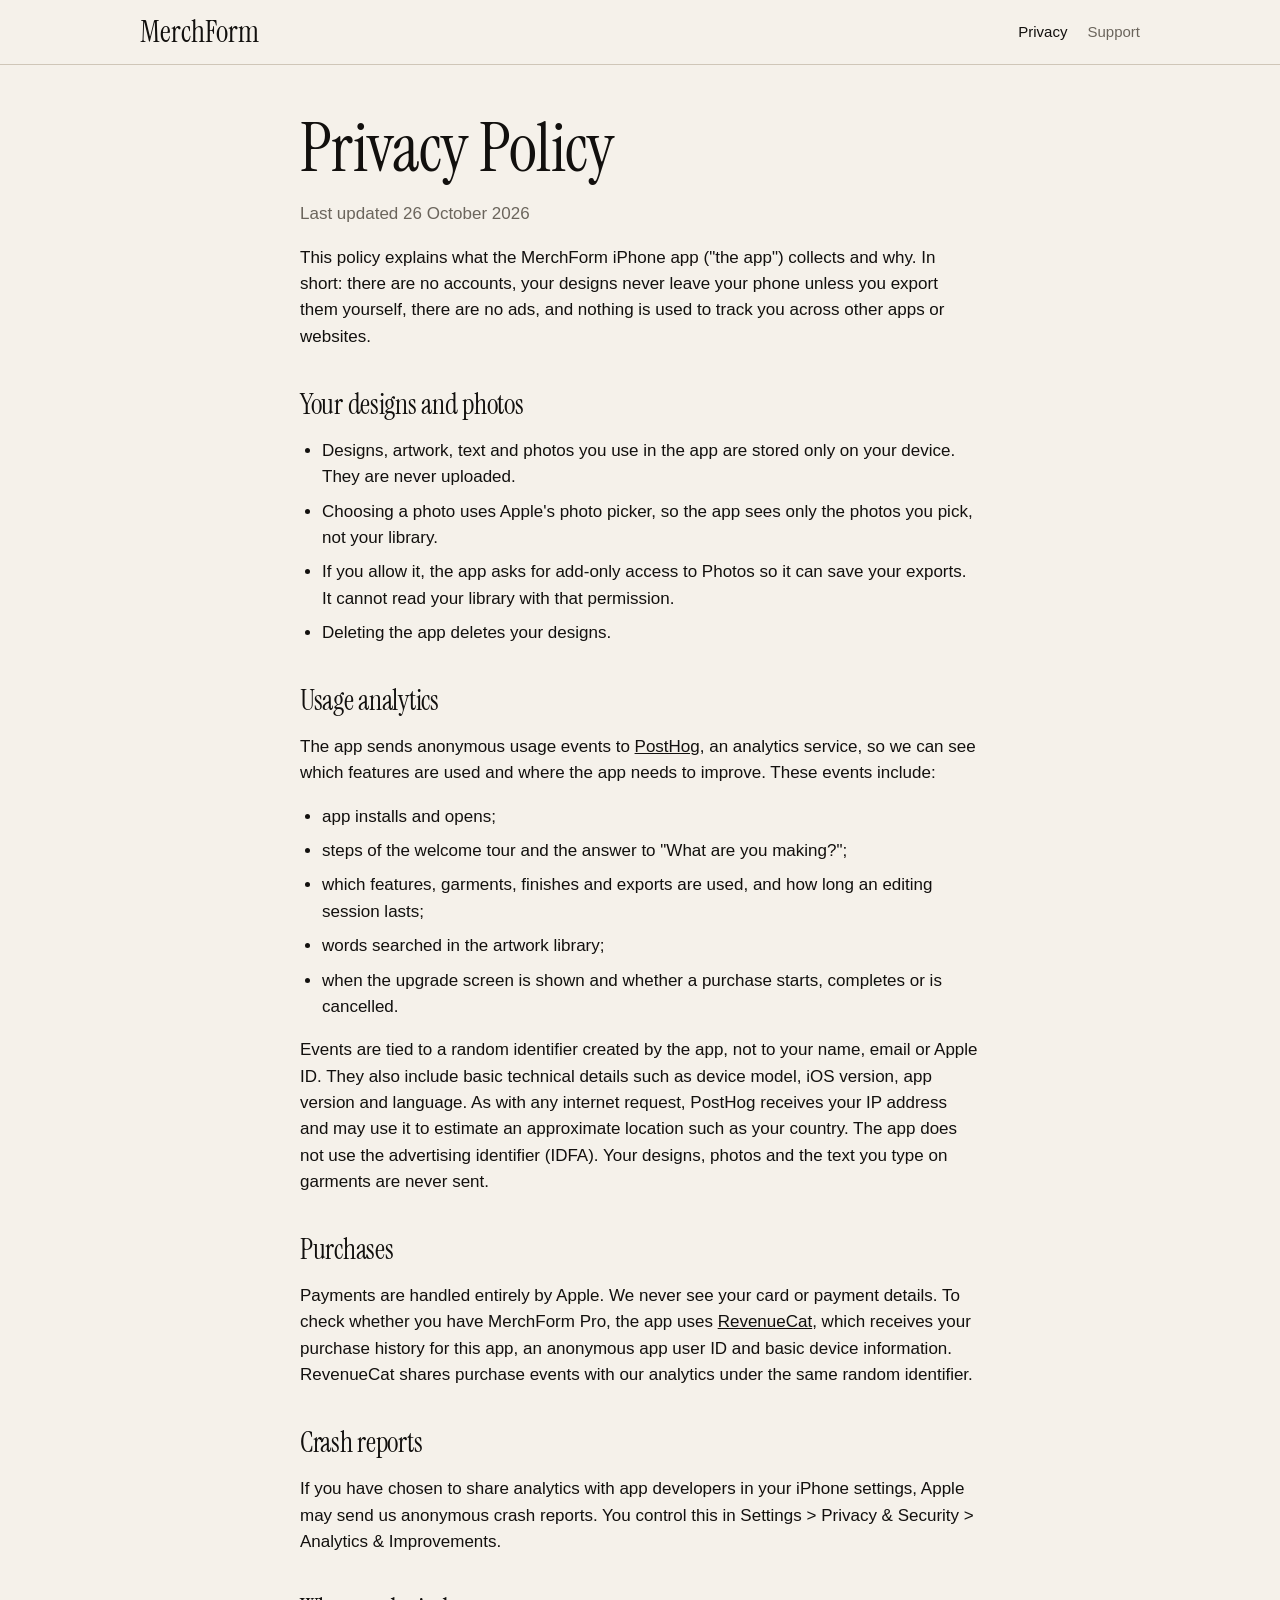
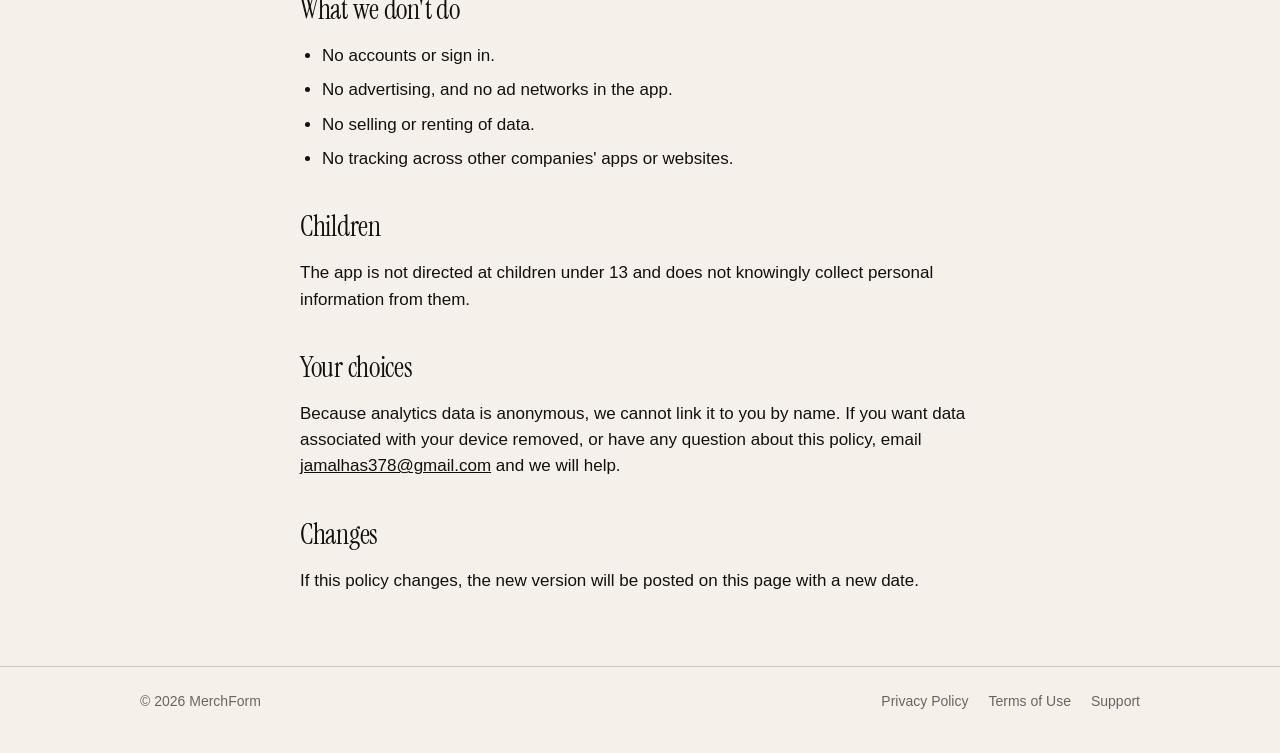
==== privacy.html @ 7623c3c2 "MerchForm site: landing page, privacy policy, support Co-Authored-By: Claude Opus 5.5 <noreply@anthr" ====
<!DOCTYPE html>
<html lang="en">
<head>
  <meta charset="utf-8">
  <meta name="viewport" content="width=device-width, initial-scale=1">
  <title>Privacy Policy: MerchForm</title>
  <meta name="description" content="How the MerchForm app handles your data.">
  <meta name="color-scheme" content="light dark">
  <link rel="preconnect" href="https://fonts.googleapis.com">
  <link rel="preconnect" href="https://fonts.gstatic.com" crossorigin>
  <link href="https://fonts.googleapis.com/css2?family=Instrument+Serif&display=swap" rel="stylesheet">
  <link rel="stylesheet" href="/styles.css">
</head>
<body>
  <header class="site-header">
    <div class="wrap">
      <a class="brand" href="/">MerchForm</a>
      <nav>
        <a href="/privacy" aria-current="page">Privacy</a>
        <a href="/support">Support</a>
      </nav>
    </div>
  </header>

  <main class="wrap doc">
    <h1>Privacy Policy</h1>
    <p class="muted">Last updated 26 October 2026</p>

    <p>This policy explains what the MerchForm iPhone app ("the app") collects and why. In short: there are no accounts, your designs never leave your phone unless you export them yourself, there are no ads, and nothing is used to track you across other apps or websites.</p>

    <h2>Your designs and photos</h2>
    <ul>
      <li>Designs, artwork, text and photos you use in the app are stored only on your device. They are never uploaded.</li>
      <li>Choosing a photo uses Apple's photo picker, so the app sees only the photos you pick, not your library.</li>
      <li>If you allow it, the app asks for add-only access to Photos so it can save your exports. It cannot read your library with that permission.</li>
      <li>Deleting the app deletes your designs.</li>
    </ul>

    <h2>Usage analytics</h2>
    <p>The app sends anonymous usage events to <a href="https://posthog.com/privacy">PostHog</a>, an analytics service, so we can see which features are used and where the app needs to improve. These events include:</p>
    <ul>
      <li>app installs and opens;</li>
      <li>steps of the welcome tour and the answer to "What are you making?";</li>
      <li>which features, garments, finishes and exports are used, and how long an editing session lasts;</li>
      <li>words searched in the artwork library;</li>
      <li>when the upgrade screen is shown and whether a purchase starts, completes or is cancelled.</li>
    </ul>
    <p>Events are tied to a random identifier created by the app, not to your name, email or Apple ID. They also include basic technical details such as device model, iOS version, app version and language. As with any internet request, PostHog receives your IP address and may use it to estimate an approximate location such as your country. The app does not use the advertising identifier (IDFA). Your designs, photos and the text you type on garments are never sent.</p>

    <h2>Purchases</h2>
    <p>Payments are handled entirely by Apple. We never see your card or payment details. To check whether you have MerchForm Pro, the app uses <a href="https://www.revenuecat.com/privacy">RevenueCat</a>, which receives your purchase history for this app, an anonymous app user ID and basic device information. RevenueCat shares purchase events with our analytics under the same random identifier.</p>

    <h2>Crash reports</h2>
    <p>If you have chosen to share analytics with app developers in your iPhone settings, Apple may send us anonymous crash reports. You control this in Settings &gt; Privacy &amp; Security &gt; Analytics &amp; Improvements.</p>

    <h2>What we don't do</h2>
    <ul>
      <li>No accounts or sign in.</li>
      <li>No advertising, and no ad networks in the app.</li>
      <li>No selling or renting of data.</li>
      <li>No tracking across other companies' apps or websites.</li>
    </ul>

    <h2>Children</h2>
    <p>The app is not directed at children under 13 and does not knowingly collect personal information from them.</p>

    <h2>Your choices</h2>
    <p>Because analytics data is anonymous, we cannot link it to you by name. If you want data associated with your device removed, or have any question about this policy, email <a href="mailto:jamalhas378@gmail.com">jamalhas378@gmail.com</a> and we will help.</p>

    <h2>Changes</h2>
    <p>If this policy changes, the new version will be posted on this page with a new date.</p>
  </main>

  <footer class="site-footer">
    <div class="wrap">
      <span>&copy; 2026 MerchForm</span>
      <nav>
        <a href="/privacy">Privacy Policy</a>
        <a href="https://www.apple.com/legal/internet-services/itunes/dev/stdeula/">Terms of Use</a>
        <a href="/support">Support</a>
      </nav>
    </div>
  </footer>
</body>
</html>
---- styles.css ----
/* MerchForm site. Tokens match the app's MFColor. Ember is a fill, never text. */
:root {
  --canvas: #F5F1EA;
  --surface: #E8E1D5;
  --hairline: #CFC6B8;
  --text: #12100E;
  --text-2: #6B655C;
  --ember: #FF5A1F;
  --ink: #12100E;
  --display: "Instrument Serif", Georgia, serif;
  --ui: -apple-system, BlinkMacSystemFont, "SF Pro Text", "Segoe UI", Roboto, sans-serif;
}
@media (prefers-color-scheme: dark) {
  :root {
    --canvas: #1C1A17;
    --surface: #2A2724;
    --hairline: #3A352F;
    --text: #F5F1EA;
    --text-2: #9A9288;
  }
}

* { box-sizing: border-box; }
html { -webkit-text-size-adjust: 100%; }
body {
  margin: 0;
  background: var(--canvas);
  color: var(--text);
  font: 17px/1.55 var(--ui);
}
img { max-width: 100%; display: block; }
a { color: inherit; }

.wrap { max-width: 1040px; margin: 0 auto; padding: 0 20px; }

/* Header and footer, the same on every page */
.site-header { border-bottom: 1px solid var(--hairline); }
.site-header .wrap {
  display: flex; align-items: center; justify-content: space-between;
  gap: 16px; min-height: 64px; flex-wrap: wrap;
}
.brand { font: 30px/1 var(--display); text-decoration: none; }
.site-header nav { display: flex; gap: 20px; font-size: 15px; }
.site-header nav a, .site-footer a { text-decoration: none; color: var(--text-2); }
.site-header nav a:hover, .site-footer a:hover { color: var(--text); }
.site-header nav a[aria-current] { color: var(--text); }

.site-footer { border-top: 1px solid var(--hairline); margin-top: 72px; }
.site-footer .wrap {
  display: flex; flex-wrap: wrap; justify-content: space-between;
  gap: 12px; padding-top: 24px; padding-bottom: 40px;
  font-size: 14px; color: var(--text-2);
}
.site-footer nav { display: flex; flex-wrap: wrap; gap: 20px; }

/* Type */
h1, h2 { font-family: var(--display); font-weight: 400; letter-spacing: -0.01em; }
h1 { font-size: 48px; line-height: 1.05; margin: 0 0 16px; }
h2 { font-size: 34px; line-height: 1.1; margin: 0 0 12px; }
h3 { font-size: 18px; margin: 0 0 6px; }
.lede { font-size: 19px; color: var(--text-2); max-width: 34em; margin: 0 0 28px; }
.muted { color: var(--text-2); }

/* Hero */
.hero { padding: 48px 0 24px; display: grid; gap: 40px; align-items: center; }
.hero .shot { max-width: 300px; margin: 0 auto; }

/* App Store button: Ember fill, Ink text */
.store-button {
  display: inline-flex; align-items: center; gap: 10px;
  background: var(--ember); color: var(--ink);
  font-weight: 600; font-size: 17px; text-decoration: none;
  padding: 14px 24px; border-radius: 999px;
}
.store-button svg { width: 20px; height: 20px; fill: currentColor; }
.store-note { font-size: 14px; color: var(--text-2); margin-top: 12px; }

/* Phone screenshots */
.shot {
  border-radius: 28px; overflow: hidden;
  border: 1px solid var(--hairline);
  box-shadow: 0 12px 40px rgba(18, 16, 14, 0.12);
}

/* Features */
.section { padding: 56px 0 0; }
.features { display: grid; gap: 16px; margin-top: 28px; }
.feature {
  background: var(--surface); border-radius: 18px; padding: 22px;
}
.feature p { margin: 0; color: var(--text-2); font-size: 16px; }

/* Screenshot strip: scrolls sideways on a phone, sits in a row on wider screens */
.gallery {
  display: grid; grid-auto-flow: column; grid-auto-columns: 62%;
  gap: 16px; overflow-x: auto; scroll-snap-type: x mandatory;
  padding: 8px 20px 24px; margin: 28px -20px 0;
}
.gallery figure { margin: 0; scroll-snap-align: center; }
.gallery figcaption { font-size: 14px; color: var(--text-2); margin-top: 10px; text-align: center; }

.cta { text-align: center; padding-top: 64px; }

/* Long-form pages */
.doc { max-width: 720px; padding-top: 48px; }
.doc h2 { font-size: 28px; margin-top: 40px; }
.doc ul { padding-left: 22px; }
.doc li { margin-bottom: 8px; }
.faq details {
  border-bottom: 1px solid var(--hairline); padding: 16px 0;
}
.faq summary { cursor: pointer; font-weight: 600; }
.faq p { margin: 10px 0 0; color: var(--text-2); }
.contact-card {
  background: var(--surface); border-radius: 18px; padding: 24px; margin: 24px 0 8px;
}
.contact-card a { font-size: 20px; font-weight: 600; }

@media (min-width: 760px) {
  h1 { font-size: 68px; }
  h2 { font-size: 42px; }
  .hero { grid-template-columns: 1.2fr 1fr; padding-top: 72px; }
  .features { grid-template-columns: repeat(3, 1fr); }
  .gallery { grid-auto-flow: row; grid-template-columns: repeat(4, 1fr); overflow: visible; margin: 28px 0 0; padding: 8px 0 0; }
}
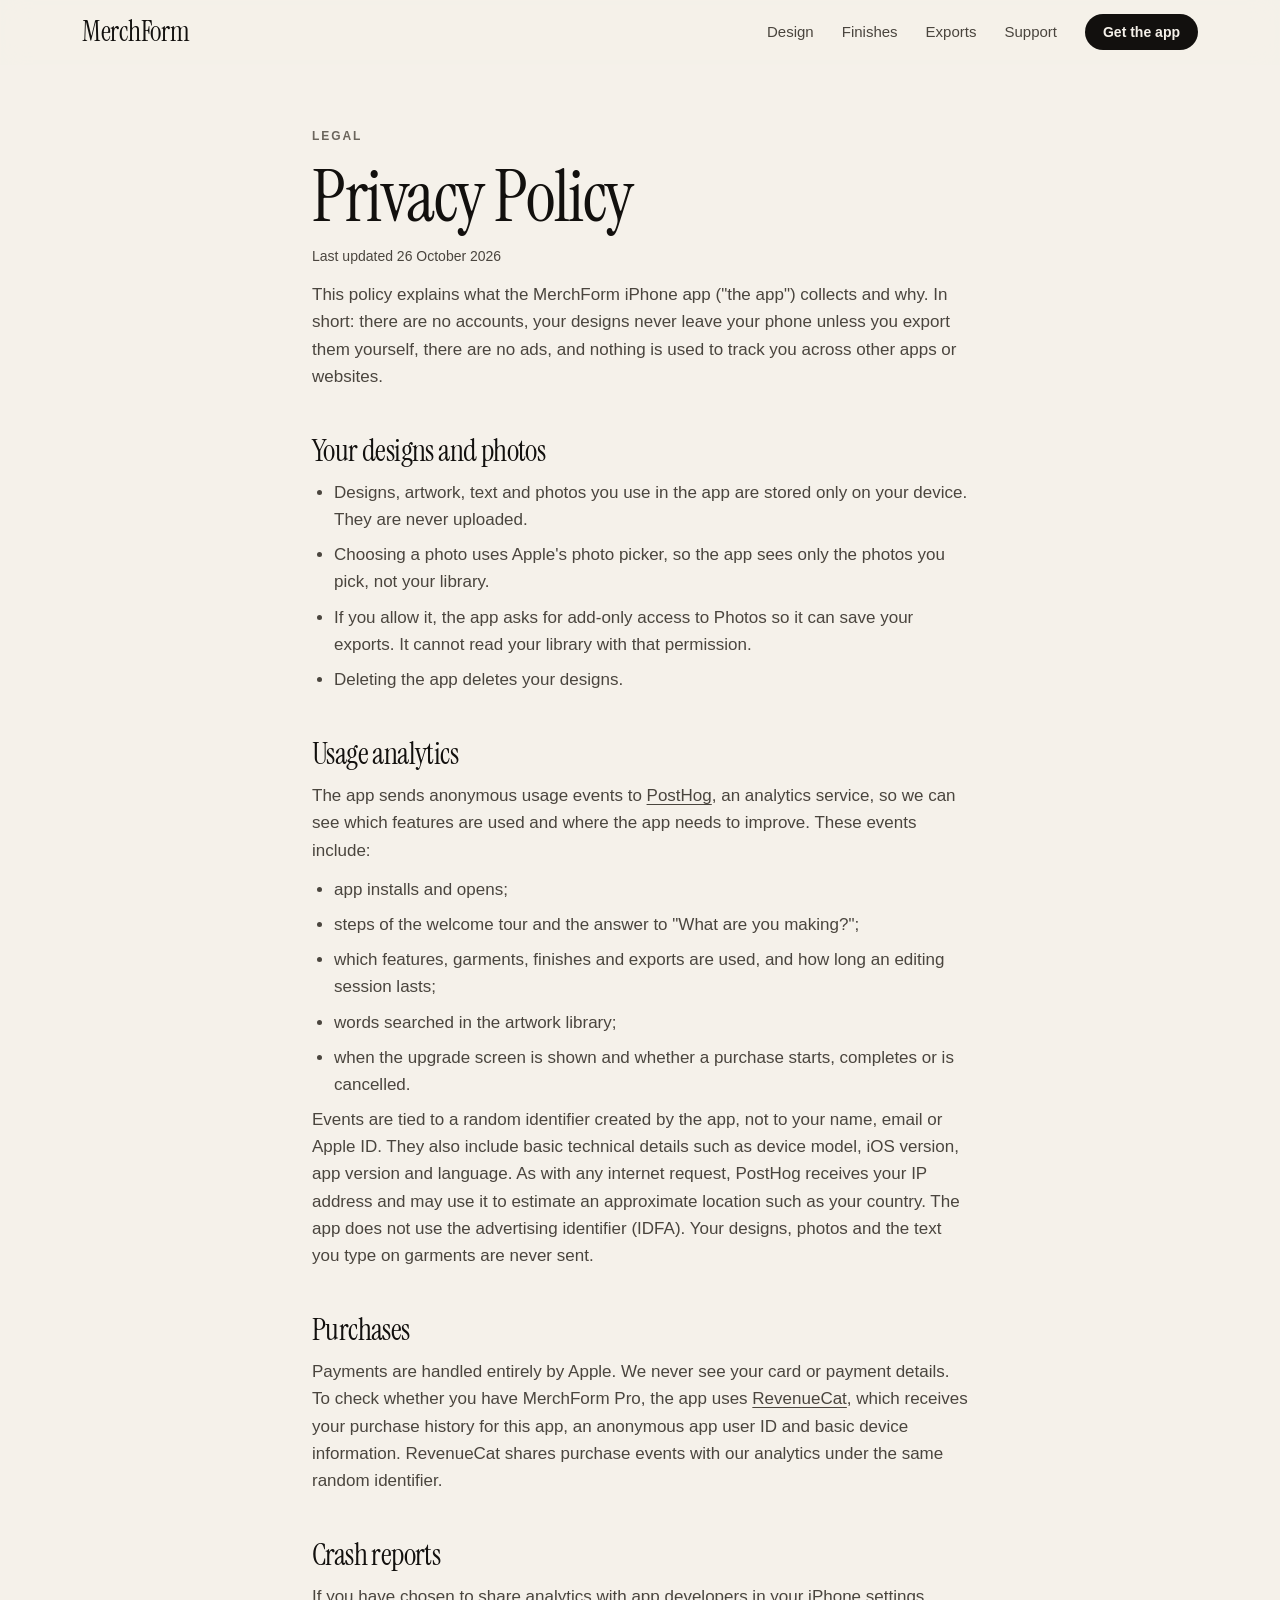
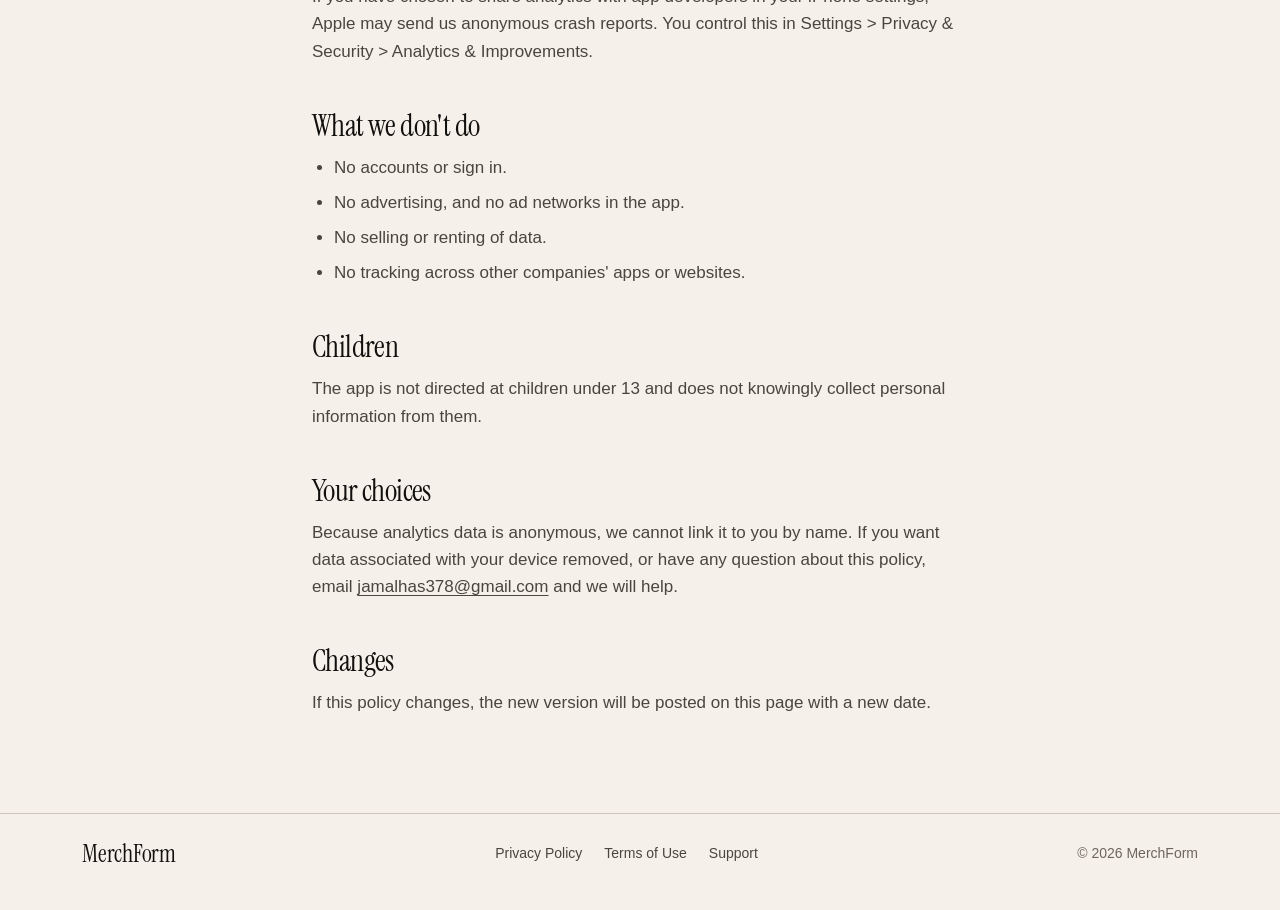
==== commit 373b3ded: "Rebuild the landing page: real renders, phone-framed screenshots, every feature Co-Authored-By: Clau" ====
--- a/privacy.html
+++ b/privacy.html
@@ -5,10 +5,12 @@
   <meta name="viewport" content="width=device-width, initial-scale=1">
   <title>Privacy Policy: MerchForm</title>
   <meta name="description" content="How the MerchForm app handles your data.">
-  <meta name="color-scheme" content="light dark">
+  <meta name="color-scheme" content="light">
   <link rel="preconnect" href="https://fonts.googleapis.com">
   <link rel="preconnect" href="https://fonts.gstatic.com" crossorigin>
-  <link href="https://fonts.googleapis.com/css2?family=Instrument+Serif&display=swap" rel="stylesheet">
+  <link href="https://fonts.googleapis.com/css2?family=Instrument+Serif:ital@0;1&display=swap" rel="stylesheet">
+  <link href="https://api.fontshare.com/v2/css?f[]=satoshi@400,500,700&display=swap" rel="stylesheet">
+  <meta name="theme-color" content="#F5F1EA">
   <link rel="stylesheet" href="/styles.css">
 </head>
 <body>
@@ -16,15 +18,22 @@
     <div class="wrap">
       <a class="brand" href="/">MerchForm</a>
       <nav>
-        <a href="/privacy" aria-current="page">Privacy</a>
-        <a href="/support">Support</a>
+        <span class="nav-links">
+          <a href="/#design">Design</a>
+          <a href="/#finishes">Finishes</a>
+          <a href="/#exports">Exports</a>
+          <a href="/support">Support</a>
+        </span>
+        <!-- TODO: App Store link (3 places on this page) -->
+        <a class="btn btn-ink btn-small" href="#">Get the app</a>
       </nav>
     </div>
   </header>
 
   <main class="wrap doc">
+    <span class="eyebrow">Legal</span>
     <h1>Privacy Policy</h1>
-    <p class="muted">Last updated 26 October 2026</p>
+    <p class="small">Last updated 26 October 2026</p>
 
     <p>This policy explains what the MerchForm iPhone app ("the app") collects and why. In short: there are no accounts, your designs never leave your phone unless you export them yourself, there are no ads, and nothing is used to track you across other apps or websites.</p>
 
@@ -73,12 +82,13 @@
 
   <footer class="site-footer">
     <div class="wrap">
-      <span>&copy; 2026 MerchForm</span>
+      <a class="brand" href="/">MerchForm</a>
       <nav>
         <a href="/privacy">Privacy Policy</a>
         <a href="https://www.apple.com/legal/internet-services/itunes/dev/stdeula/">Terms of Use</a>
         <a href="/support">Support</a>
       </nav>
+      <span>&copy; 2026 MerchForm</span>
     </div>
   </footer>
 </body>
--- a/styles.css
+++ b/styles.css
@@ -1,125 +1,287 @@
-/* MerchForm site. Tokens match the app's MFColor. Ember is a fill, never text. */
+/* MerchForm site. Colours are the app's own (MFColor), light theme.
+   Ember is a fill, never text, and appears at most twice per screen. */
 :root {
-  --canvas: #F5F1EA;
-  --surface: #E8E1D5;
-  --hairline: #CFC6B8;
-  --text: #12100E;
-  --text-2: #6B655C;
+  --wool: #F5F1EA;
+  --bone: #FBF8F3;
+  --sand: #E8E1D5;
+  --stone: #CFC6B8;
+  --ink: #12100E;
+  --ink-2: #4A453E;
+  --muted: #6B655C;
+  --faint: #9A9288;
   --ember: #FF5A1F;
-  --ink: #12100E;
-  --display: "Instrument Serif", Georgia, serif;
-  --ui: -apple-system, BlinkMacSystemFont, "SF Pro Text", "Segoe UI", Roboto, sans-serif;
-}
-@media (prefers-color-scheme: dark) {
-  :root {
-    --canvas: #1C1A17;
-    --surface: #2A2724;
-    --hairline: #3A352F;
-    --text: #F5F1EA;
-    --text-2: #9A9288;
-  }
+  --serif: "Instrument Serif", ui-serif, Georgia, serif;
+  --sans: "Satoshi", -apple-system, BlinkMacSystemFont, "Segoe UI", sans-serif;
+  --radius: 22px;
+  --shadow: 0 1px 2px rgba(18, 16, 14, .06), 0 18px 50px -12px rgba(18, 16, 14, .22);
 }
 
 * { box-sizing: border-box; }
-html { -webkit-text-size-adjust: 100%; }
+html { -webkit-text-size-adjust: 100%; scroll-behavior: smooth; }
 body {
   margin: 0;
-  background: var(--canvas);
-  color: var(--text);
-  font: 17px/1.55 var(--ui);
-}
-img { max-width: 100%; display: block; }
+  background: var(--wool);
+  color: var(--ink);
+  font: 17px/1.6 var(--sans);
+  -webkit-font-smoothing: antialiased;
+  overflow-x: hidden;
+}
+img, video { display: block; max-width: 100%; height: auto; }
 a { color: inherit; }
-
-.wrap { max-width: 1040px; margin: 0 auto; padding: 0 20px; }
-
-/* Header and footer, the same on every page */
-.site-header { border-bottom: 1px solid var(--hairline); }
-.site-header .wrap {
-  display: flex; align-items: center; justify-content: space-between;
-  gap: 16px; min-height: 64px; flex-wrap: wrap;
-}
-.brand { font: 30px/1 var(--display); text-decoration: none; }
-.site-header nav { display: flex; gap: 20px; font-size: 15px; }
-.site-header nav a, .site-footer a { text-decoration: none; color: var(--text-2); }
-.site-header nav a:hover, .site-footer a:hover { color: var(--text); }
-.site-header nav a[aria-current] { color: var(--text); }
-
-.site-footer { border-top: 1px solid var(--hairline); margin-top: 72px; }
+::selection { background: var(--ink); color: var(--wool); }
+
+.wrap { width: 100%; max-width: 1180px; margin: 0 auto; padding: 0 16px; }
+@media (min-width: 760px) { .wrap { padding: 0 32px; } }
+
+/* ---------- Type ---------- */
+h1, h2, .display {
+  font-family: var(--serif); font-weight: 400;
+  letter-spacing: -.02em; line-height: .98; margin: 0;
+}
+h1 { font-size: clamp(48px, 9vw, 104px); }
+h2 { font-size: clamp(38px, 6vw, 68px); }
+h1 em, h2 em { font-style: italic; }
+h3 { font-size: 18px; font-weight: 700; margin: 0 0 6px; letter-spacing: -.005em; }
+p { margin: 0; }
+.eyebrow {
+  font-size: 12px; font-weight: 700; letter-spacing: .16em;
+  text-transform: uppercase; color: var(--muted);
+}
+.lede { font-size: 19px; line-height: 1.55; color: var(--ink-2); max-width: 34em; }
+.small { font-size: 14px; color: var(--muted); }
+
+/* ---------- Buttons ---------- */
+.btn {
+  display: inline-flex; align-items: center; justify-content: center; gap: 10px;
+  font: 700 16px/1 var(--sans); text-decoration: none; white-space: nowrap;
+  padding: 17px 26px; border-radius: 999px;
+  transition: transform .2s ease, box-shadow .2s ease;
+}
+.btn:hover { transform: translateY(-1px); }
+.btn-ember { background: var(--ember); color: var(--ink); box-shadow: 0 10px 24px -10px rgba(255, 90, 31, .7); }
+.btn-ink { background: var(--ink); color: var(--wool); }
+.btn-ghost { color: var(--ink); border: 1px solid var(--stone); }
+.btn svg { width: 18px; height: 18px; fill: currentColor; flex: none; }
+.btn-small { padding: 11px 18px; font-size: 14px; }
+
+/* ---------- Header ---------- */
+.site-header {
+  position: sticky; top: 0; z-index: 20;
+  background: rgba(245, 241, 234, .82);
+  backdrop-filter: saturate(1.4) blur(14px);
+  -webkit-backdrop-filter: saturate(1.4) blur(14px);
+  border-bottom: 1px solid transparent;
+}
+.site-header .wrap { display: flex; align-items: center; justify-content: space-between; height: 64px; gap: 16px; }
+.brand { font: 400 28px/1 var(--serif); text-decoration: none; letter-spacing: -.01em; }
+.site-header nav { display: flex; align-items: center; gap: 28px; font-size: 15px; font-weight: 500; }
+.site-header nav a:not(.btn) { text-decoration: none; color: var(--ink-2); }
+.site-header nav a:not(.btn):hover { color: var(--ink); }
+.nav-links { display: none; gap: 28px; }
+@media (min-width: 860px) { .nav-links { display: flex; } }
+
+/* ---------- Phone frame (screenshots keep their own proportions) ---------- */
+.phone {
+  position: relative; width: 100%;
+  padding: 3.2%; border-radius: 13% / 6%;
+  background: linear-gradient(145deg, #2c2925, #0d0c0a 60%);
+  box-shadow: var(--shadow), inset 0 0 0 1.5px rgba(255, 255, 255, .08);
+}
+.phone img { width: 100%; height: auto; border-radius: 10.5% / 4.9%; }
+
+/* ---------- Hero ---------- */
+.hero { padding: 40px 0 24px; }
+.hero-grid { display: grid; gap: 48px; align-items: center; }
+.hero h1 { margin: 18px 0 22px; }
+.hero .lede { margin-bottom: 30px; }
+.hero-actions { display: flex; flex-wrap: wrap; gap: 12px; align-items: center; }
+.hero-note { margin-top: 16px; }
+.pills { display: flex; flex-wrap: wrap; gap: 8px; margin-top: 28px; }
+.pill {
+  font-size: 13px; font-weight: 500; color: var(--ink-2);
+  padding: 7px 13px; border-radius: 999px; border: 1px solid var(--stone); background: var(--bone);
+}
+
+.hero-visual { position: relative; max-width: 560px; margin: 0 auto; width: 100%; padding: 0 0 20px; }
+.hero-visual .phone { width: 56%; margin: 0 auto; position: relative; z-index: 2; }
+.float {
+  position: absolute; width: 40%; border-radius: 20px; overflow: hidden;
+  box-shadow: var(--shadow); background: var(--bone);
+}
+.float img, .float video { width: 100%; aspect-ratio: 4 / 5; object-fit: cover; }
+.float-a { left: 0; top: 14%; transform: rotate(-6deg); z-index: 1; }
+.float-b { right: 0; top: 46%; transform: rotate(5deg); z-index: 3; }
+.tag {
+  position: absolute; left: 10px; bottom: 10px;
+  font-size: 11px; font-weight: 700; letter-spacing: .08em; text-transform: uppercase;
+  background: rgba(251, 248, 243, .92); color: var(--ink);
+  padding: 5px 9px; border-radius: 999px;
+}
+@media (min-width: 960px) {
+  .hero { padding: 72px 0 40px; }
+  .hero-grid { grid-template-columns: 1.05fr 1fr; }
+}
+
+/* ---------- Sections ---------- */
+section { scroll-margin-top: 80px; }
+.section { padding: 96px 0 0; }
+.section-head { max-width: 760px; margin-bottom: 40px; }
+.section-head h2 { margin: 14px 0 18px; }
+.center { text-align: center; margin-left: auto; margin-right: auto; }
+.center .lede { margin: 0 auto; }
+
+/* Garment rail: one row that scrolls on a phone, a gallery on a desktop */
+.rail {
+  display: grid; grid-auto-flow: column; grid-auto-columns: 72%;
+  gap: 14px; overflow-x: auto; scroll-snap-type: x mandatory;
+  padding: 4px 16px 18px; margin: 0 -16px;
+  scrollbar-width: none;
+}
+.rail::-webkit-scrollbar { display: none; }
+.card {
+  margin: 0; scroll-snap-align: start; border-radius: var(--radius); overflow: hidden;
+  background: var(--bone); border: 1px solid rgba(207, 198, 184, .6);
+}
+.card img { width: 100%; aspect-ratio: 4 / 5; object-fit: cover; }
+.card figcaption { padding: 14px 16px 16px; display: flex; justify-content: space-between; gap: 8px; align-items: baseline; }
+.card figcaption b { font-size: 15px; }
+.card figcaption span { font-size: 13px; color: var(--muted); }
+@media (min-width: 760px) {
+  .rail { grid-auto-columns: 38%; margin: 0 -32px; padding: 4px 32px 18px; }
+}
+@media (min-width: 1100px) {
+  .rail { grid-auto-flow: row; grid-template-columns: repeat(4, 1fr); overflow: visible; margin: 0; padding: 0; }
+  .rail .card.wide { grid-column: span 2; }
+  .rail .card.wide img { aspect-ratio: 8 / 5; object-position: center 40%; }
+}
+
+/* Feature rows: phone beside copy */
+.feature { display: grid; gap: 40px; align-items: center; padding-top: 96px; }
+.feature .phone { width: 72%; max-width: 330px; margin: 0 auto; }
+.feature h2 { margin: 14px 0 18px; }
+.ticks { list-style: none; padding: 0; margin: 26px 0 0; display: grid; gap: 14px; }
+.ticks li { display: grid; grid-template-columns: 22px 1fr; gap: 12px; color: var(--ink-2); }
+.ticks li::before {
+  content: ""; width: 22px; height: 22px; border-radius: 50%; margin-top: 2px;
+  background: var(--ink) url("data:image/svg+xml,%3Csvg xmlns='http://www.w3.org/2000/svg' viewBox='0 0 24 24'%3E%3Cpath d='M6 12.5l4 4 8-9' fill='none' stroke='%23F5F1EA' stroke-width='2.4' stroke-linecap='round' stroke-linejoin='round'/%3E%3C/svg%3E") center / 14px no-repeat;
+}
+.ticks b { color: var(--ink); }
+@media (min-width: 900px) {
+  .feature { grid-template-columns: 1fr 1fr; gap: 80px; }
+  .feature.flip .feature-media { order: 2; }
+}
+
+/* Finishes */
+.finish-grid { display: grid; grid-template-columns: repeat(2, minmax(0, 1fr)); gap: 12px; }
+.finish { margin: 0; border-radius: 18px; overflow: hidden; background: var(--bone); border: 1px solid rgba(207, 198, 184, .6); }
+.finish img { width: 100%; aspect-ratio: 1; object-fit: cover; }
+.finish figcaption { padding: 12px 14px 14px; }
+.finish b { display: block; font-size: 15px; }
+.finish span { font-size: 13px; color: var(--muted); line-height: 1.4; display: block; margin-top: 2px; }
+@media (min-width: 760px) { .finish-grid { grid-template-columns: repeat(4, minmax(0, 1fr)); gap: 16px; } }
+
+/* Art library mosaic */
+.art-grid { display: grid; grid-template-columns: repeat(4, minmax(0, 1fr)); gap: 10px; margin-top: 28px; }
+.art {
+  aspect-ratio: 1; border-radius: 16px; background: var(--bone);
+  border: 1px solid rgba(207, 198, 184, .6);
+  display: grid; place-items: center; padding: 14%;
+}
+.art img { width: 100%; height: 100%; min-width: 0; min-height: 0; object-fit: contain; }
+.art { min-width: 0; overflow: hidden; }
+.art.dark { background: var(--ink); border-color: var(--ink); }
+.art.dark img { filter: invert(1) sepia(.15); }
+.art.sand { background: var(--sand); }
+@media (min-width: 900px) { .art-grid { gap: 12px; } }
+
+/* Exports */
+.export-grid { display: grid; gap: 14px; margin-top: 8px; }
+.export-card {
+  background: var(--bone); border: 1px solid rgba(207, 198, 184, .6);
+  border-radius: var(--radius); padding: 24px;
+}
+.export-card .k { font-size: 12px; font-weight: 700; letter-spacing: .12em; text-transform: uppercase; color: var(--faint); }
+.export-card .display { font-size: 34px; margin: 8px 0 10px; }
+.export-card p { color: var(--ink-2); font-size: 15.5px; }
+.export-card.video { padding: 0; overflow: hidden; display: grid; }
+.export-card.video video { width: 100%; aspect-ratio: 4 / 5; object-fit: cover; }
+.export-card.video > div { padding: 22px 24px 24px; }
+.chips { display: flex; flex-wrap: wrap; gap: 6px; margin-top: 14px; }
+.chips span { font-size: 12.5px; font-weight: 500; padding: 5px 10px; border-radius: 999px; background: var(--sand); color: var(--ink-2); }
+.checker {
+  margin-top: 18px; border-radius: 14px; aspect-ratio: 16 / 9; display: grid; place-items: center;
+  background-color: #fff;
+  background-image: conic-gradient(#ECE7DE 25%, transparent 0 50%, #ECE7DE 0 75%, transparent 0);
+  background-size: 18px 18px;
+}
+.checker img { height: clamp(120px, 22vw, 240px); width: auto; }
+@media (min-width: 900px) {
+  .export-grid { grid-template-columns: minmax(0, 1fr) minmax(0, 1.25fr); }
+  .export-card.video { grid-row: span 3; align-content: start; }
+  .export-card.video video { aspect-ratio: auto; height: 100%; max-height: 620px; }
+}
+
+/* Free vs Pro */
+.plans { display: grid; gap: 14px; }
+.plan { border-radius: var(--radius); padding: 28px; border: 1px solid var(--stone); background: var(--bone); }
+.plan.pro { background: var(--ink); color: var(--wool); border-color: var(--ink); }
+.plan .display { font-size: 40px; margin-bottom: 6px; }
+.plan p { color: var(--muted); }
+.plan.pro p, .plan.pro li { color: #CFC6B8; }
+.plan ul { margin: 20px 0 0; padding-left: 20px; display: grid; gap: 8px; }
+@media (min-width: 900px) { .plans { grid-template-columns: 1fr 1fr; } }
+
+/* Closing band */
+.closing {
+  margin-top: 112px; border-radius: 32px; overflow: hidden;
+  background: var(--sand); display: grid; align-items: center;
+}
+.closing-copy { padding: 48px 28px; }
+.closing-copy h2 { margin: 14px 0 18px; }
+.closing-copy .lede { margin-bottom: 28px; }
+.closing-media { display: grid; grid-template-columns: 1fr 1fr; gap: 0; }
+.closing-media img { width: 100%; aspect-ratio: 4 / 5; object-fit: cover; }
+@media (min-width: 900px) {
+  .closing { grid-template-columns: 1.1fr 1fr; }
+  .closing-copy { padding: 64px 56px; }
+}
+
+/* ---------- Footer ---------- */
+.site-footer { margin-top: 96px; border-top: 1px solid var(--stone); }
 .site-footer .wrap {
-  display: flex; flex-wrap: wrap; justify-content: space-between;
-  gap: 12px; padding-top: 24px; padding-bottom: 40px;
-  font-size: 14px; color: var(--text-2);
-}
-.site-footer nav { display: flex; flex-wrap: wrap; gap: 20px; }
-
-/* Type */
-h1, h2 { font-family: var(--display); font-weight: 400; letter-spacing: -0.01em; }
-h1 { font-size: 48px; line-height: 1.05; margin: 0 0 16px; }
-h2 { font-size: 34px; line-height: 1.1; margin: 0 0 12px; }
-h3 { font-size: 18px; margin: 0 0 6px; }
-.lede { font-size: 19px; color: var(--text-2); max-width: 34em; margin: 0 0 28px; }
-.muted { color: var(--text-2); }
-
-/* Hero */
-.hero { padding: 48px 0 24px; display: grid; gap: 40px; align-items: center; }
-.hero .shot { max-width: 300px; margin: 0 auto; }
-
-/* App Store button: Ember fill, Ink text */
-.store-button {
-  display: inline-flex; align-items: center; gap: 10px;
-  background: var(--ember); color: var(--ink);
-  font-weight: 600; font-size: 17px; text-decoration: none;
-  padding: 14px 24px; border-radius: 999px;
-}
-.store-button svg { width: 20px; height: 20px; fill: currentColor; }
-.store-note { font-size: 14px; color: var(--text-2); margin-top: 12px; }
-
-/* Phone screenshots */
-.shot {
-  border-radius: 28px; overflow: hidden;
-  border: 1px solid var(--hairline);
-  box-shadow: 0 12px 40px rgba(18, 16, 14, 0.12);
-}
-
-/* Features */
-.section { padding: 56px 0 0; }
-.features { display: grid; gap: 16px; margin-top: 28px; }
-.feature {
-  background: var(--surface); border-radius: 18px; padding: 22px;
-}
-.feature p { margin: 0; color: var(--text-2); font-size: 16px; }
-
-/* Screenshot strip: scrolls sideways on a phone, sits in a row on wider screens */
-.gallery {
-  display: grid; grid-auto-flow: column; grid-auto-columns: 62%;
-  gap: 16px; overflow-x: auto; scroll-snap-type: x mandatory;
-  padding: 8px 20px 24px; margin: 28px -20px 0;
-}
-.gallery figure { margin: 0; scroll-snap-align: center; }
-.gallery figcaption { font-size: 14px; color: var(--text-2); margin-top: 10px; text-align: center; }
-
-.cta { text-align: center; padding-top: 64px; }
-
-/* Long-form pages */
-.doc { max-width: 720px; padding-top: 48px; }
-.doc h2 { font-size: 28px; margin-top: 40px; }
-.doc ul { padding-left: 22px; }
+  display: flex; flex-wrap: wrap; justify-content: space-between; align-items: center;
+  gap: 16px; padding-top: 28px; padding-bottom: 44px; font-size: 14px; color: var(--muted);
+}
+.site-footer nav { display: flex; flex-wrap: wrap; gap: 22px; }
+.site-footer a { text-decoration: none; color: var(--ink-2); }
+.site-footer a:hover { color: var(--ink); }
+.site-footer .brand { font-size: 24px; color: var(--ink); }
+
+/* ---------- Long-form pages ---------- */
+.doc { max-width: 720px; padding-top: 56px; }
+.doc h1 { font-size: clamp(44px, 7vw, 72px); margin: 14px 0 12px; }
+.doc h2 { font-size: 30px; margin: 44px 0 12px; line-height: 1.1; }
+.doc p, .doc li { color: var(--ink-2); }
+.doc p + p { margin-top: 14px; }
+.doc ul { padding-left: 22px; margin: 12px 0 0; }
 .doc li { margin-bottom: 8px; }
-.faq details {
-  border-bottom: 1px solid var(--hairline); padding: 16px 0;
-}
-.faq summary { cursor: pointer; font-weight: 600; }
-.faq p { margin: 10px 0 0; color: var(--text-2); }
+.doc a { text-underline-offset: 3px; }
+.faq details { border-bottom: 1px solid var(--stone); padding: 18px 0; }
+.faq summary { cursor: pointer; font-weight: 700; list-style: none; display: flex; justify-content: space-between; gap: 16px; }
+.faq summary::-webkit-details-marker { display: none; }
+.faq summary::after { content: "+"; font: 400 26px/1 var(--serif); color: var(--muted); }
+.faq details[open] summary::after { content: "\2212"; }
+.faq p { margin-top: 10px; }
 .contact-card {
-  background: var(--surface); border-radius: 18px; padding: 24px; margin: 24px 0 8px;
-}
-.contact-card a { font-size: 20px; font-weight: 600; }
-
-@media (min-width: 760px) {
-  h1 { font-size: 68px; }
-  h2 { font-size: 42px; }
-  .hero { grid-template-columns: 1.2fr 1fr; padding-top: 72px; }
-  .features { grid-template-columns: repeat(3, 1fr); }
-  .gallery { grid-auto-flow: row; grid-template-columns: repeat(4, 1fr); overflow: visible; margin: 28px 0 0; padding: 8px 0 0; }
-}
+  background: var(--bone); border: 1px solid var(--stone); border-radius: var(--radius);
+  padding: 26px; margin: 28px 0 8px;
+}
+.contact-card a.mail { font: 400 30px/1.1 var(--serif); text-decoration: none; word-break: break-all; }
+
+/* ---------- Gentle reveal; content is visible without JavaScript ---------- */
+.js .reveal { opacity: 0; transform: translateY(18px); transition: opacity .7s ease, transform .7s ease; }
+.js .reveal.in { opacity: 1; transform: none; }
+@media (prefers-reduced-motion: reduce) {
+  .js .reveal { opacity: 1; transform: none; transition: none; }
+  html { scroll-behavior: auto; }
+}
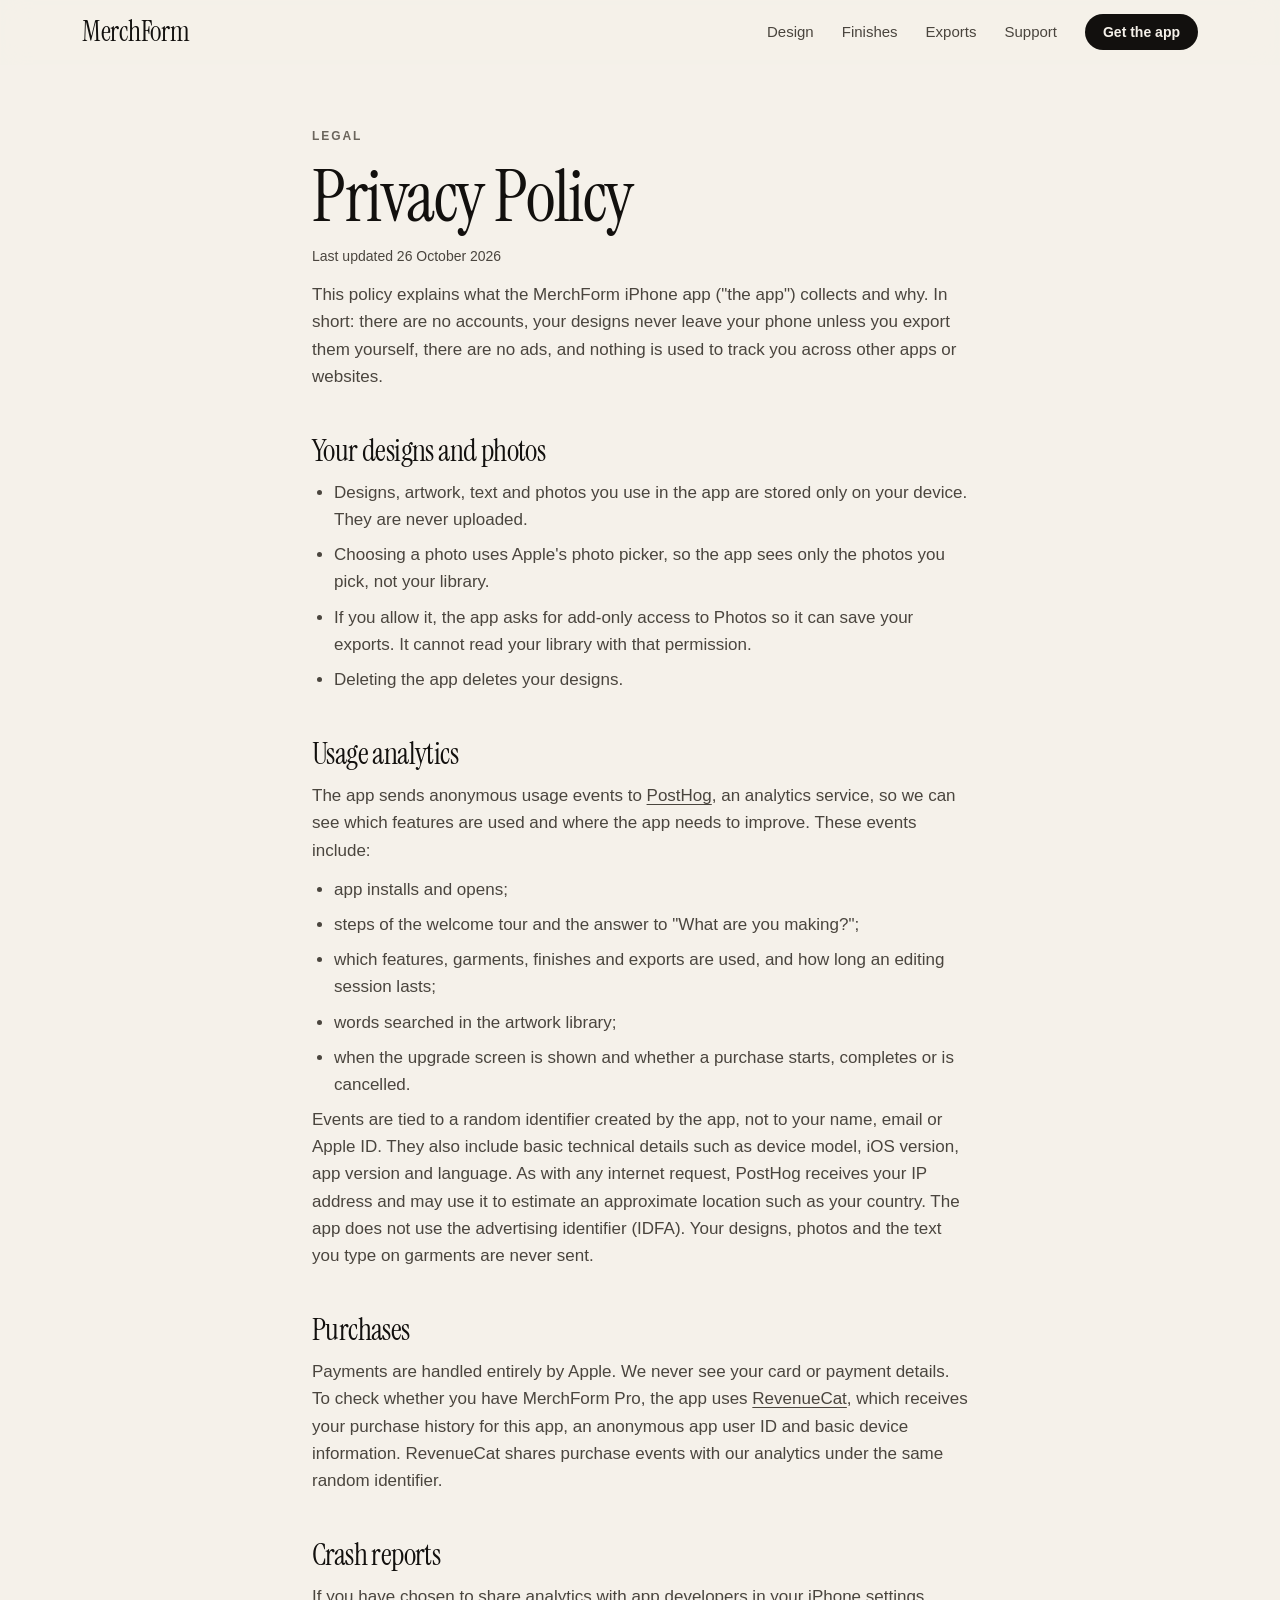
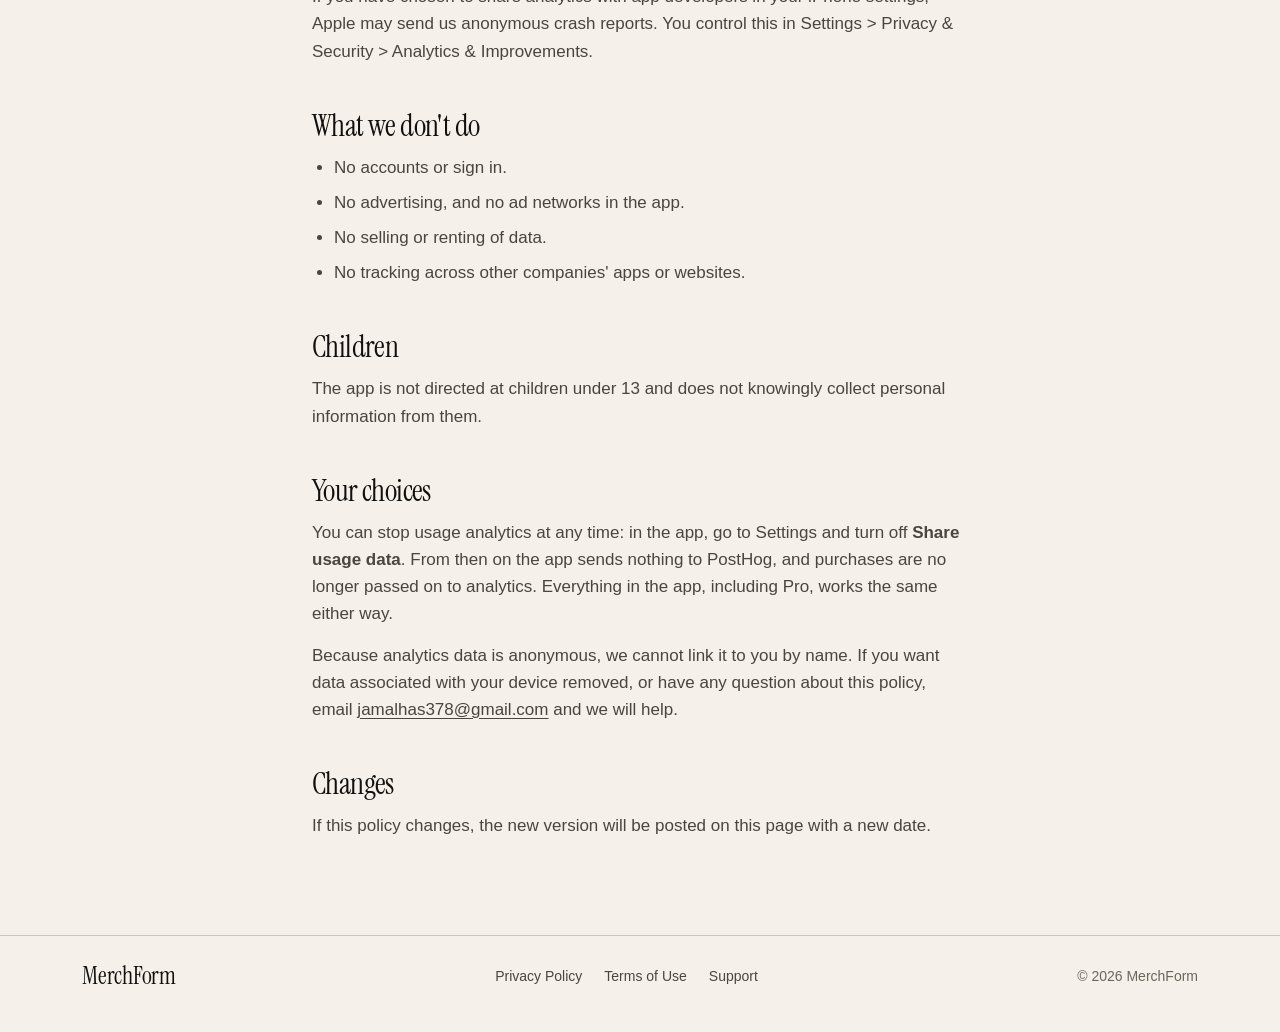
==== commit 8546ad40: "Privacy: how to turn off usage analytics Co-Authored-By: Claude Opus 5.5 <noreply@anthropic.com>" ====
--- a/privacy.html
+++ b/privacy.html
@@ -74,6 +74,7 @@
     <p>The app is not directed at children under 13 and does not knowingly collect personal information from them.</p>
 
     <h2>Your choices</h2>
+    <p>You can stop usage analytics at any time: in the app, go to Settings and turn off <b>Share usage data</b>. From then on the app sends nothing to PostHog, and purchases are no longer passed on to analytics. Everything in the app, including Pro, works the same either way.</p>
     <p>Because analytics data is anonymous, we cannot link it to you by name. If you want data associated with your device removed, or have any question about this policy, email <a href="mailto:jamalhas378@gmail.com">jamalhas378@gmail.com</a> and we will help.</p>
 
     <h2>Changes</h2>
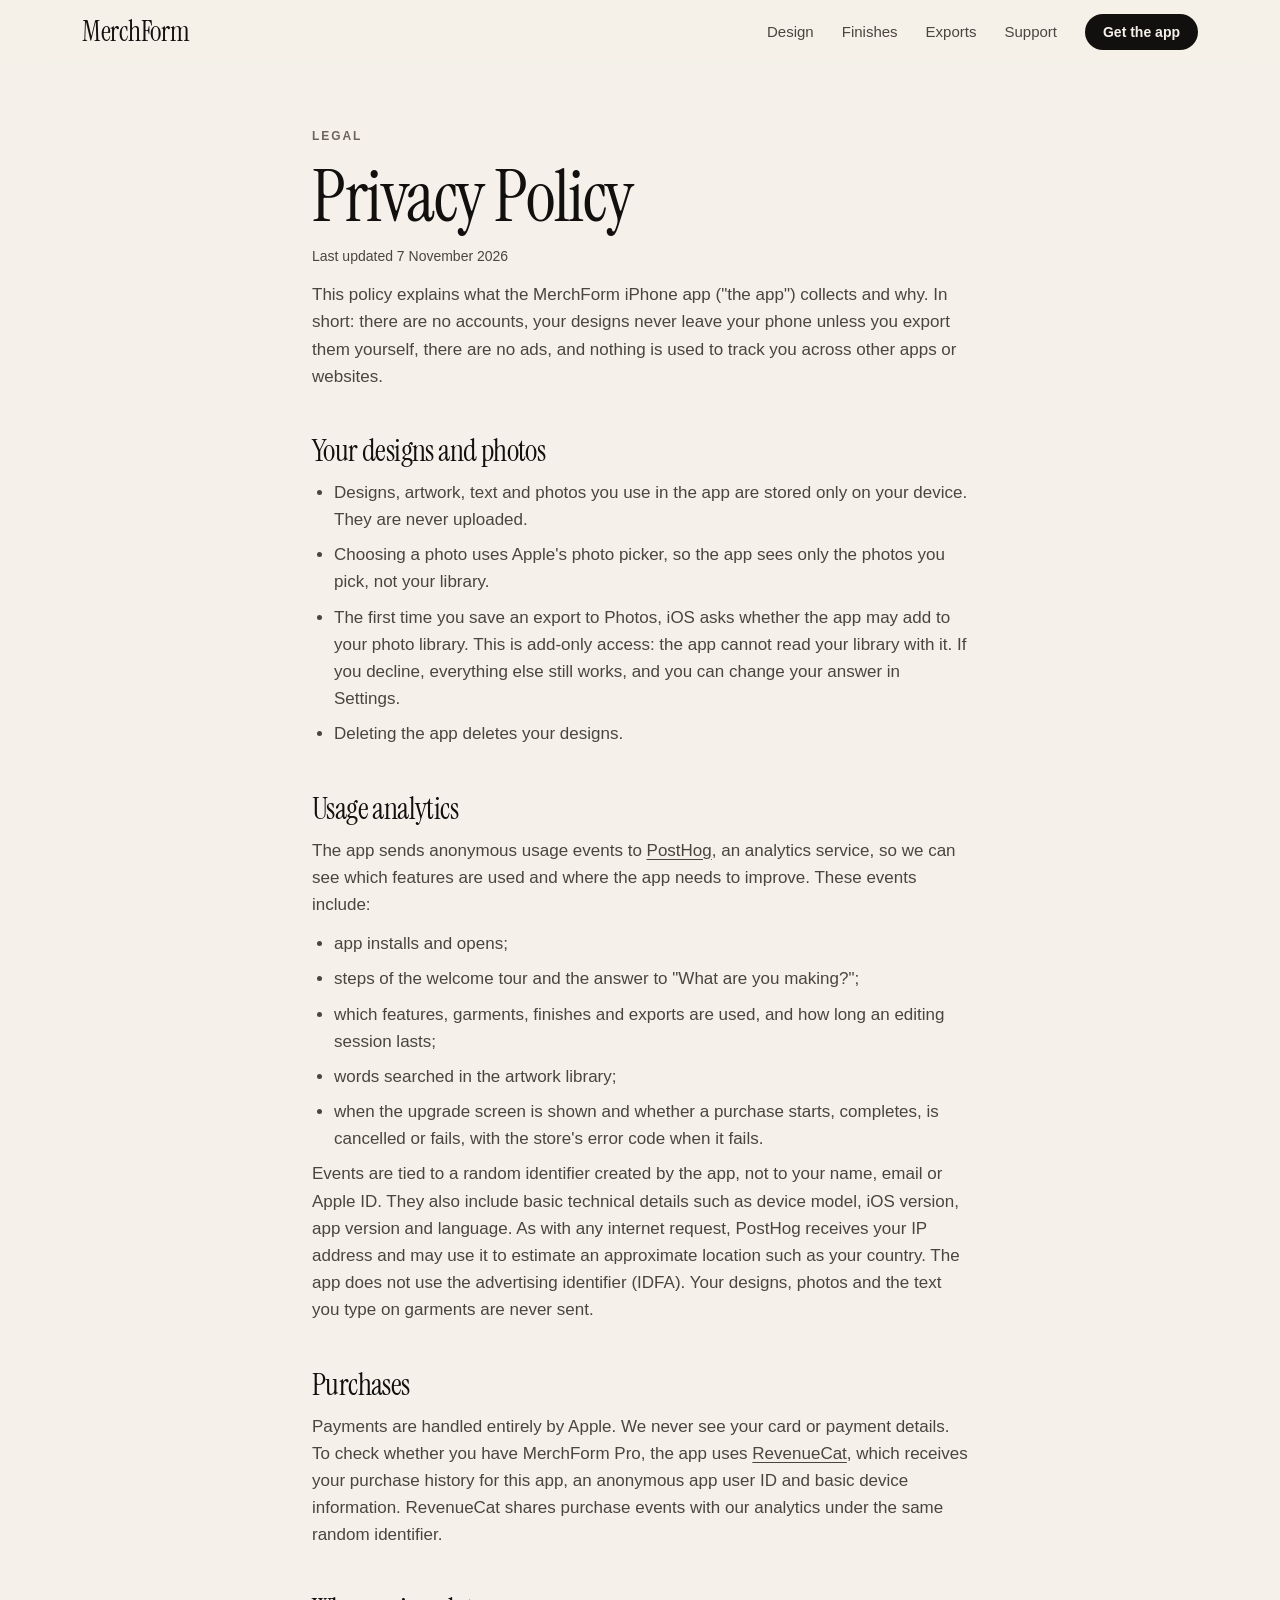
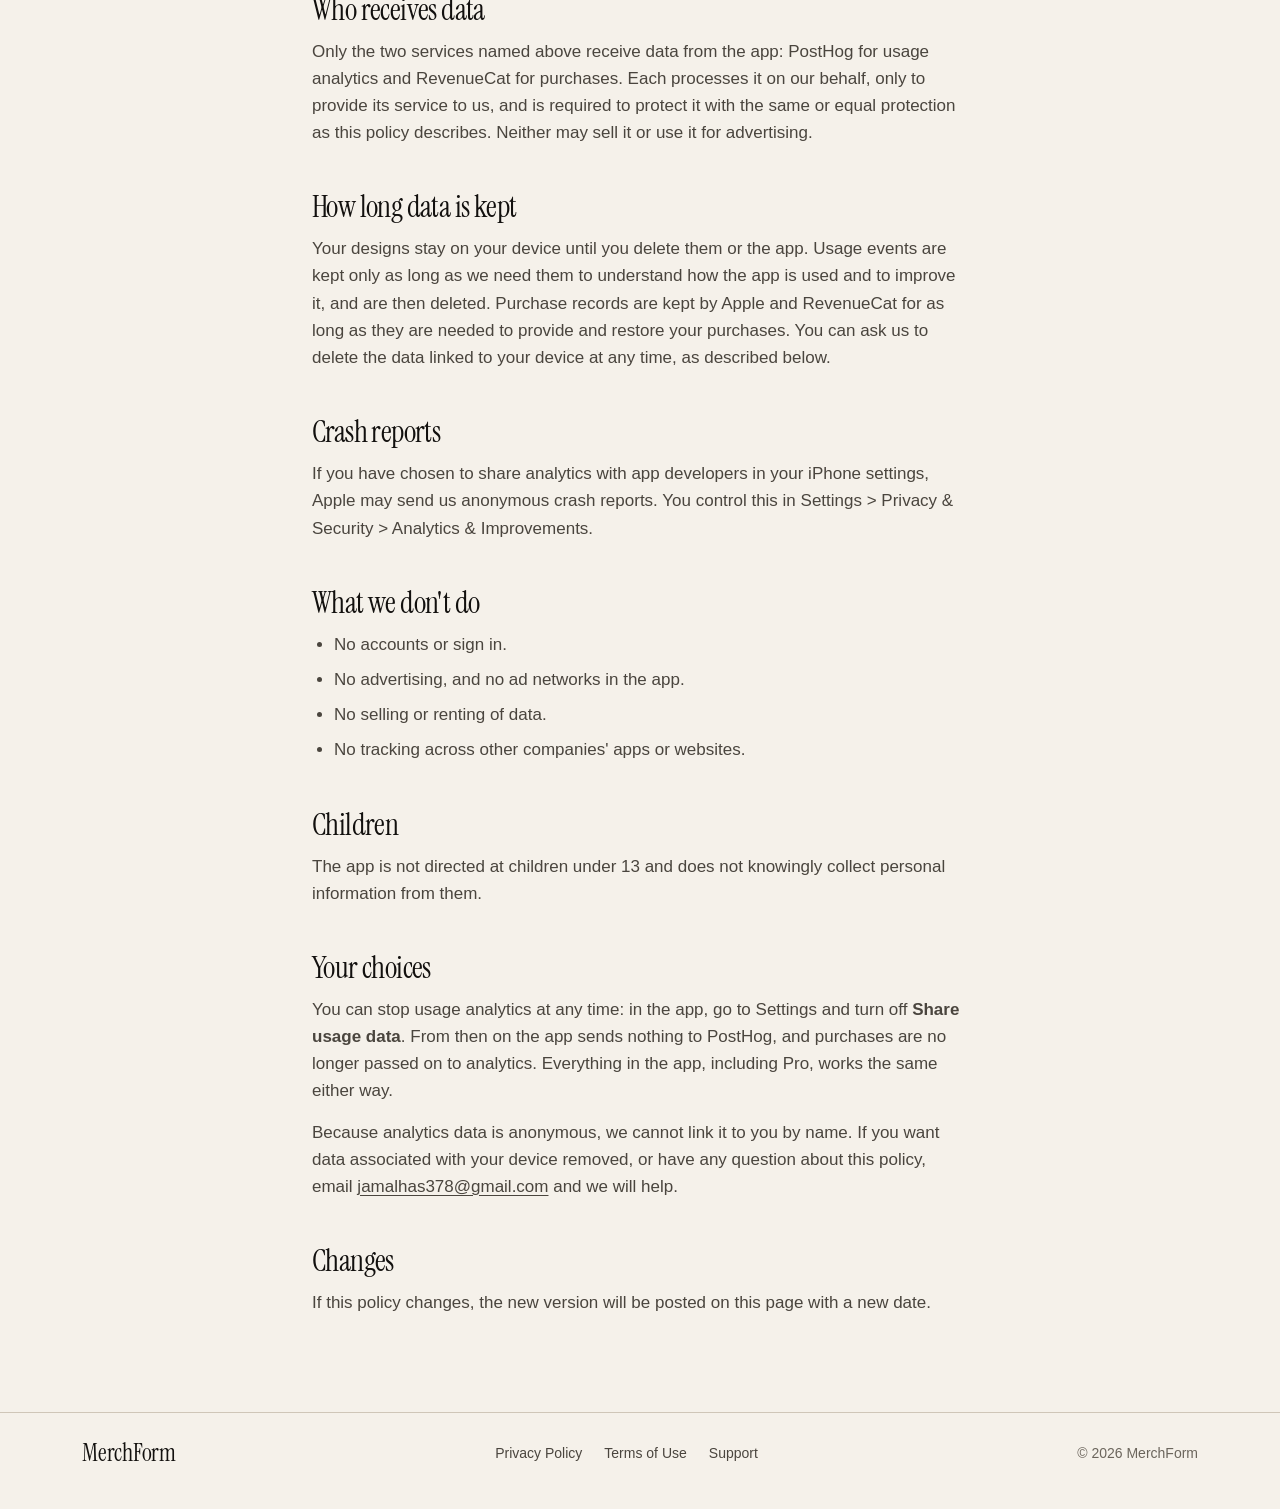
==== commit 5630c087: "Privacy: Photos asked at export, failed purchases, recipients, retention Build 3 asks for add-only P" ====
--- a/privacy.html
+++ b/privacy.html
@@ -33,7 +33,7 @@
   <main class="wrap doc">
     <span class="eyebrow">Legal</span>
     <h1>Privacy Policy</h1>
-    <p class="small">Last updated 26 October 2026</p>
+    <p class="small">Last updated 7 November 2026</p>
 
     <p>This policy explains what the MerchForm iPhone app ("the app") collects and why. In short: there are no accounts, your designs never leave your phone unless you export them yourself, there are no ads, and nothing is used to track you across other apps or websites.</p>
 
@@ -41,7 +41,7 @@
     <ul>
       <li>Designs, artwork, text and photos you use in the app are stored only on your device. They are never uploaded.</li>
       <li>Choosing a photo uses Apple's photo picker, so the app sees only the photos you pick, not your library.</li>
-      <li>If you allow it, the app asks for add-only access to Photos so it can save your exports. It cannot read your library with that permission.</li>
+      <li>The first time you save an export to Photos, iOS asks whether the app may add to your photo library. This is add-only access: the app cannot read your library with it. If you decline, everything else still works, and you can change your answer in Settings.</li>
       <li>Deleting the app deletes your designs.</li>
     </ul>
 
@@ -52,12 +52,18 @@
       <li>steps of the welcome tour and the answer to "What are you making?";</li>
       <li>which features, garments, finishes and exports are used, and how long an editing session lasts;</li>
       <li>words searched in the artwork library;</li>
-      <li>when the upgrade screen is shown and whether a purchase starts, completes or is cancelled.</li>
+      <li>when the upgrade screen is shown and whether a purchase starts, completes, is cancelled or fails, with the store's error code when it fails.</li>
     </ul>
     <p>Events are tied to a random identifier created by the app, not to your name, email or Apple ID. They also include basic technical details such as device model, iOS version, app version and language. As with any internet request, PostHog receives your IP address and may use it to estimate an approximate location such as your country. The app does not use the advertising identifier (IDFA). Your designs, photos and the text you type on garments are never sent.</p>
 
     <h2>Purchases</h2>
     <p>Payments are handled entirely by Apple. We never see your card or payment details. To check whether you have MerchForm Pro, the app uses <a href="https://www.revenuecat.com/privacy">RevenueCat</a>, which receives your purchase history for this app, an anonymous app user ID and basic device information. RevenueCat shares purchase events with our analytics under the same random identifier.</p>
+
+    <h2>Who receives data</h2>
+    <p>Only the two services named above receive data from the app: PostHog for usage analytics and RevenueCat for purchases. Each processes it on our behalf, only to provide its service to us, and is required to protect it with the same or equal protection as this policy describes. Neither may sell it or use it for advertising.</p>
+
+    <h2>How long data is kept</h2>
+    <p>Your designs stay on your device until you delete them or the app. Usage events are kept only as long as we need them to understand how the app is used and to improve it, and are then deleted. Purchase records are kept by Apple and RevenueCat for as long as they are needed to provide and restore your purchases. You can ask us to delete the data linked to your device at any time, as described below.</p>
 
     <h2>Crash reports</h2>
     <p>If you have chosen to share analytics with app developers in your iPhone settings, Apple may send us anonymous crash reports. You control this in Settings &gt; Privacy &amp; Security &gt; Analytics &amp; Improvements.</p>
--- a/styles.css
+++ b/styles.css
@@ -80,14 +80,9 @@
 .nav-links { display: none; gap: 28px; }
 @media (min-width: 860px) { .nav-links { display: flex; } }
 
-/* ---------- Phone frame (screenshots keep their own proportions) ---------- */
-.phone {
-  position: relative; width: 100%;
-  padding: 3.2%; border-radius: 13% / 6%;
-  background: linear-gradient(145deg, #2c2925, #0d0c0a 60%);
-  box-shadow: var(--shadow), inset 0 0 0 1.5px rgba(255, 255, 255, .08);
-}
-.phone img { width: 100%; height: auto; border-radius: 10.5% / 4.9%; }
+/* ---------- Phone: the Simulator's own iPhone 17 Pro frame, baked into the image ---------- */
+.phone { position: relative; width: 100%; }
+.phone img { width: 100%; height: auto; filter: drop-shadow(0 22px 34px rgba(18, 16, 14, .22)); }
 
 /* ---------- Hero ---------- */
 .hero { padding: 40px 0 24px; }
